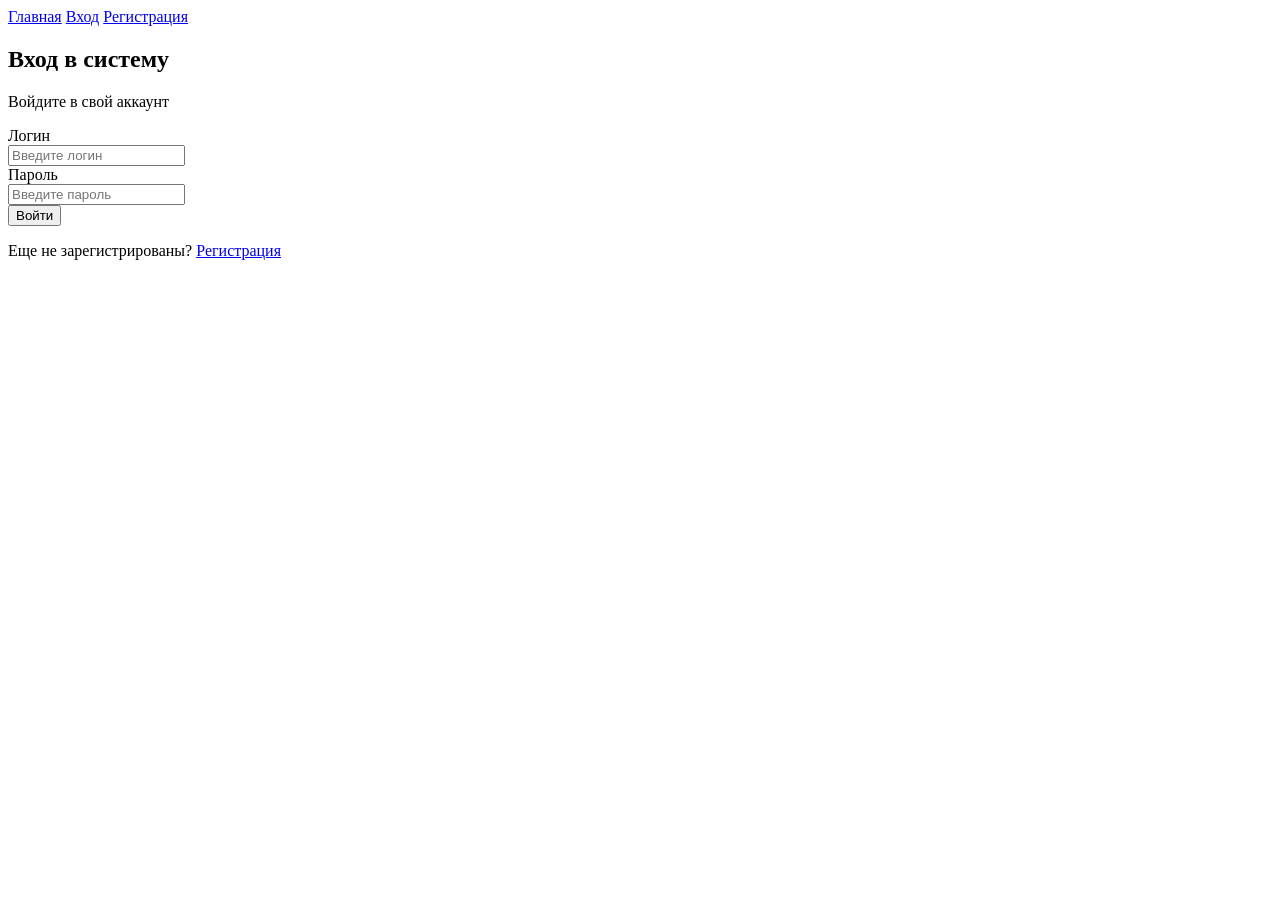
==== dashboard.html @ 27531d7c "feat(module1): add dashboard and request submission page - Create dashboard.html: display user's req" ====
<!DOCTYPE html>
<html lang="ru">
<head>
    <meta charset="UTF-8">
    <meta name="viewport" content="width=device-width, initial-scale=1.0">
    <title>Личный кабинет — Пассажирам.РФ</title>
</head>
<body>
    <nav>
        <a href="index.html">Главная</a>
        <a href="dashboard.html">Личный кабинет</a>
        <a href="request.html">Подать заявку</a>
        <a href="#" onclick="auth.logout()">Выход</a>
    </nav>

    <h2>Личный кабинет</h2>
    <p>Добро пожаловать, <strong id="userName"></strong>!</p>
    <p id="userEmail"></p>

    <a href="request.html">+ Подать новую заявку</a>

    <h3>Мои заявки</h3>
    <div id="userRequests">
        <p>У вас пока нет заявок</p>
    </div>

    <script src="js/app.js"></script>
    <script>
        document.addEventListener('DOMContentLoaded', () => {
            storage.init();
            const user = auth.getCurrentUser();
            if (!user) {
                alert('Требуется авторизация');
                window.location.href = 'login.html';
                return;
            }
            document.getElementById('userName').textContent = user.fio;
            document.getElementById('userEmail').textContent = user.email;
            dashboard.loadRequests();
        });
    </script>
</body>
</html>
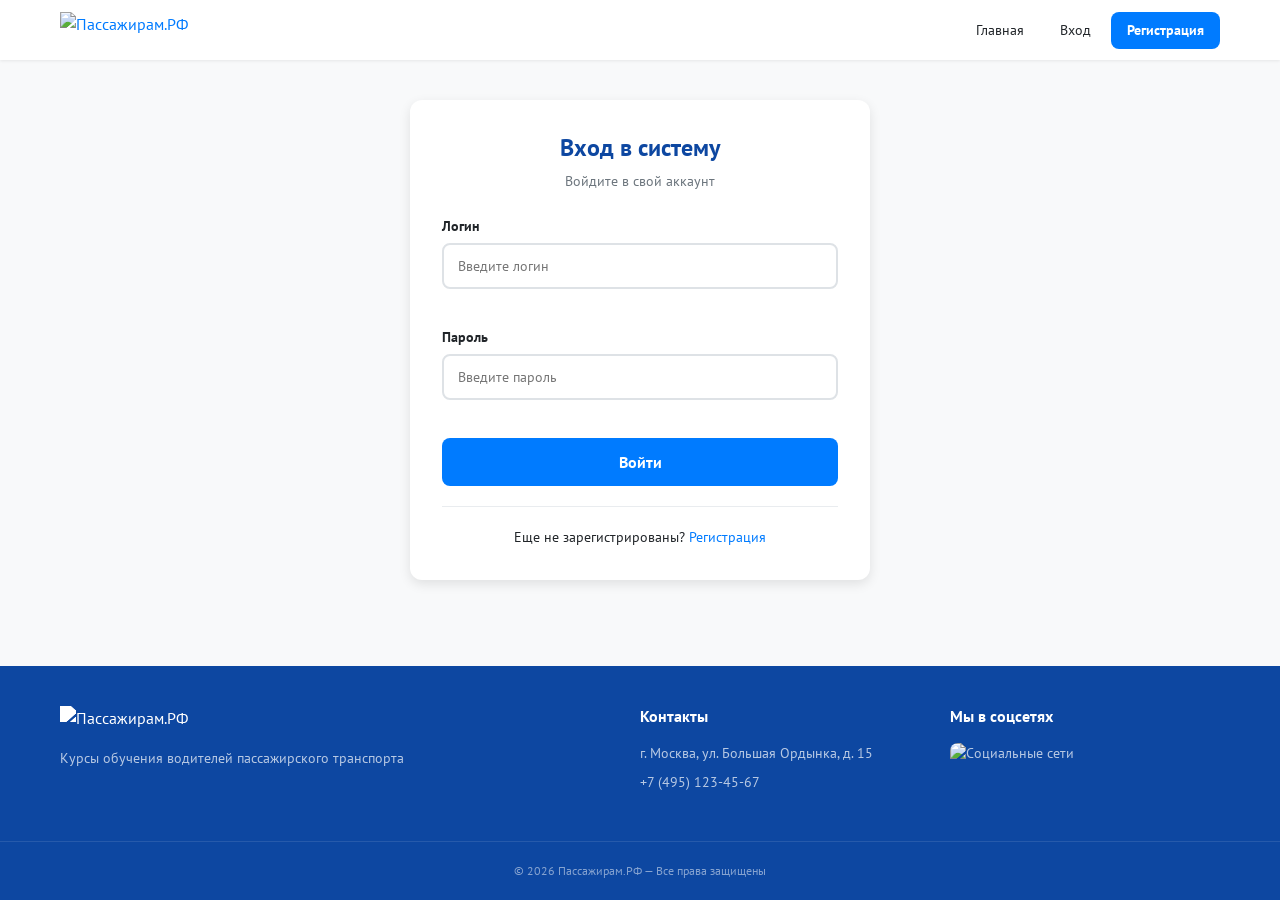
==== commit 429de665: "feat(module2): add global styles, typography and color scheme - Add style.css with CSS variables (co" ====
--- a/dashboard.html
+++ b/dashboard.html
@@ -2,41 +2,217 @@
 <html lang="ru">
 <head>
     <meta charset="UTF-8">
-    <meta name="viewport" content="width=device-width, initial-scale=1.0">
+    <meta name="viewport" content="width=device-width, initial-scale=1.0, maximum-scale=1.0, user-scalable=no">
     <title>Личный кабинет — Пассажирам.РФ</title>
+    <link rel="preconnect" href="https://fonts.googleapis.com">
+    <link rel="preconnect" href="https://fonts.gstatic.com" crossorigin>
+    <link href="https://fonts.googleapis.com/css2?family=PT+Sans:ital,wght@0,400;0,700;1,400;1,700&display=swap" rel="stylesheet">
+    <link rel="stylesheet" href="css/style.css">
 </head>
 <body>
-    <nav>
-        <a href="index.html">Главная</a>
-        <a href="dashboard.html">Личный кабинет</a>
-        <a href="request.html">Подать заявку</a>
-        <a href="#" onclick="auth.logout()">Выход</a>
+    <!-- Навигация -->
+    <nav class="navbar" id="navbar">
+        <div class="nav-container">
+            <a href="index.html" class="nav-logo">
+                <img src="images/logo.svg" alt="Пассажирам.РФ" class="logo-img">
+            </a>
+            <button class="nav-toggle" id="navToggle" aria-label="Меню">
+                <span class="hamburger"></span>
+                <span class="hamburger"></span>
+                <span class="hamburger"></span>
+            </button>
+            <ul class="nav-menu" id="navMenu">
+                <li class="nav-item">
+                    <a href="index.html" class="nav-link">Главная</a>
+                </li>
+                <li class="nav-item auth-hidden">
+                    <a href="login.html" class="nav-link">Вход</a>
+                </li>
+                <li class="nav-item auth-hidden">
+                    <a href="register.html" class="nav-link nav-link-primary">Регистрация</a>
+                </li>
+                <li class="nav-item auth-visible" style="display:none">
+                    <a href="dashboard.html" class="nav-link">Личный кабинет</a>
+                </li>
+                <li class="nav-item auth-visible" style="display:none">
+                    <a href="request.html" class="nav-link">Подать заявку</a>
+                </li>
+                <li class="nav-item admin-visible" style="display:none">
+                    <a href="admin.html" class="nav-link nav-link-admin">Админ-панель</a>
+                </li>
+                <li class="nav-item auth-visible" style="display:none">
+                    <a href="#" class="nav-link" onclick="auth.logout()">Выход</a>
+                </li>
+            </ul>
+        </div>
     </nav>
 
-    <h2>Личный кабинет</h2>
-    <p>Добро пожаловать, <strong id="userName"></strong>!</p>
-    <p id="userEmail"></p>
-
-    <a href="request.html">+ Подать новую заявку</a>
-
-    <h3>Мои заявки</h3>
-    <div id="userRequests">
-        <p>У вас пока нет заявок</p>
+    <!-- Уведомления -->
+    <div class="notifications-container" id="notifications"></div>
+
+    <!-- ==================== ЛИЧНЫЙ КАБИНЕТ ==================== -->
+    <section class="page" id="page-dashboard">
+        <div class="dashboard">
+            <!-- Слайдер в личном кабинете -->
+            <div class="slider-section dashboard-slider">
+                <div class="slider" id="dashboardSlider">
+                    <div class="slider-container">
+                        <div class="slider-slide active">
+                            <img src="images/slider1.png" alt="Автобус">
+                            <div class="slide-caption">Современный автобус</div>
+                        </div>
+                        <div class="slider-slide">
+                            <img src="images/slider2.jpg" alt="Электробус">
+                            <div class="slide-caption">Экологичный электробус</div>
+                        </div>
+                        <div class="slider-slide">
+                            <img src="images/slider3.jpg" alt="Трамвай">
+                            <div class="slide-caption">Городской трамвай</div>
+                        </div>
+                        <div class="slider-slide">
+                            <img src="images/slider4.jpg" alt="Транспорт">
+                            <div class="slide-caption">Транспорт Москвы</div>
+                        </div>
+                    </div>
+                    <button class="slider-btn slider-prev" onclick="dashSlider.prev()">&#10094;</button>
+                    <button class="slider-btn slider-next" onclick="dashSlider.next()">&#10095;</button>
+                    <div class="slider-dots" id="dashboardSliderDots"></div>
+                </div>
+            </div>
+
+            <!-- Информация пользователя -->
+            <div class="user-info-card">
+                <h3>Добро пожаловать, <span id="userName">Пользователь</span>!</h3>
+                <p class="user-email" id="userEmail"></p>
+            </div>
+
+            <!-- Кнопка подачи заявки -->
+            <div class="dashboard-actions">
+                <a href="request.html" class="btn btn-primary btn-lg">
+                    <span class="btn-icon">+</span> Подать новую заявку
+                </a>
+            </div>
+
+            <!-- История заявок -->
+            <div class="requests-section">
+                <h2 class="section-title">Мои заявки</h2>
+                <div class="requests-list" id="userRequests">
+                    <div class="empty-state">
+                        <p>У вас пока нет заявок</p>
+                        <a href="request.html" class="btn btn-primary">Подать заявку</a>
+                    </div>
+                </div>
+            </div>
+        </div>
+    </section>
+
+    <!-- ==================== МОДАЛЬНОЕ ОКНО ОТЗЫВА ==================== -->
+    <div class="modal-overlay" id="reviewModal" style="display:none">
+        <div class="modal">
+            <div class="modal-header">
+                <h3 class="modal-title">Оставить отзыв</h3>
+                <button class="modal-close" onclick="reviews.closeModal()">&times;</button>
+            </div>
+            <div class="modal-body">
+                <form id="reviewForm" onsubmit="reviews.handleSubmit(event)">
+                    <input type="hidden" id="review-request-id">
+                    <div class="form-group">
+                        <label for="review-rating" class="form-label">Оценка</label>
+                        <div class="rating" id="ratingStars">
+                            <span class="star" data-value="1" onclick="reviews.setRating(1)">&#9733;</span>
+                            <span class="star" data-value="2" onclick="reviews.setRating(2)">&#9733;</span>
+                            <span class="star" data-value="3" onclick="reviews.setRating(3)">&#9733;</span>
+                            <span class="star" data-value="4" onclick="reviews.setRating(4)">&#9733;</span>
+                            <span class="star" data-value="5" onclick="reviews.setRating(5)">&#9733;</span>
+                        </div>
+                        <input type="hidden" id="review-rating" value="5">
+                    </div>
+                    <div class="form-group">
+                        <label for="review-text" class="form-label">Ваш отзыв</label>
+                        <textarea id="review-text" class="form-textarea" rows="4" placeholder="Поделитесь впечатлениями об обучении..." required></textarea>
+                    </div>
+                    <button type="submit" class="btn btn-primary btn-block">Отправить отзыв</button>
+                </form>
+            </div>
+        </div>
     </div>
+
+    <!-- ==================== МОДАЛЬНОЕ ОКНО ПОДТВЕРЖДЕНИЯ ==================== -->
+    <div class="modal-overlay" id="confirmModal" style="display:none">
+        <div class="modal modal-sm">
+            <div class="modal-header">
+                <h3 class="modal-title" id="confirmTitle">Подтверждение</h3>
+                <button class="modal-close" onclick="modal.close('confirmModal')">&times;</button>
+            </div>
+            <div class="modal-body">
+                <p id="confirmMessage">Вы уверены?</p>
+                <div class="modal-actions">
+                    <button class="btn btn-secondary" onclick="modal.close('confirmModal')">Отмена</button>
+                    <button class="btn btn-primary" id="confirmAction">Подтвердить</button>
+                </div>
+            </div>
+        </div>
+    </div>
+
+    <!-- Футер -->
+    <footer class="footer" id="footer">
+        <div class="footer-content">
+            <div class="footer-section">
+                <img src="images/logo.svg" alt="Пассажирам.РФ" class="footer-logo">
+                <p class="footer-desc">Курсы обучения водителей пассажирского транспорта</p>
+            </div>
+            <div class="footer-section">
+                <h4>Контакты</h4>
+                <p>г. Москва, ул. Большая Ордынка, д. 15</p>
+                <p><a href="tel:+74951234567">+7 (495) 123-45-67</a></p>
+            </div>
+            <div class="footer-section">
+                <h4>Мы в соцсетях</h4>
+                <div class="social-links">
+                    <a href="#" class="social-link">
+                        <img src="images/social.png" alt="Социальные сети" class="social-img">
+                    </a>
+                </div>
+            </div>
+        </div>
+        <div class="footer-bottom">
+            <p>&copy; 2026 Пассажирам.РФ — Все права защищены</p>
+        </div>
+    </footer>
 
     <script src="js/app.js"></script>
     <script>
+        let dashSlider;
+
         document.addEventListener('DOMContentLoaded', () => {
             storage.init();
+            notify.init();
+            nav.init();
+
+            // Защита страницы — только для авторизованных
             const user = auth.getCurrentUser();
             if (!user) {
-                alert('Требуется авторизация');
-                window.location.href = 'login.html';
+                notify.error('Требуется авторизация');
+                setTimeout(() => window.location.href = 'login.html', 500);
                 return;
             }
+
+            // Заполняем данные пользователя
             document.getElementById('userName').textContent = user.fio;
             document.getElementById('userEmail').textContent = user.email;
+
+            // Загружаем заявки
             dashboard.loadRequests();
+
+            // Слайдер
+            dashSlider = new Slider('dashboardSlider', 'dashboardSliderDots');
+
+            // Закрытие модалок по клику на оверлей
+            document.querySelectorAll('.modal-overlay').forEach(overlay => {
+                overlay.addEventListener('click', (e) => {
+                    if (e.target === overlay) overlay.style.display = 'none';
+                });
+            });
         });
     </script>
 </body>
--- a/css/style.css
+++ b/css/style.css
@@ -0,0 +1,1517 @@
+/* ==========================================
+   Пассажирам.РФ — Стили
+   ========================================== */
+
+/* --- Переменные --- */
+:root {
+    --color-primary: #007bff;
+    --color-dark: #0d47a1;
+    --color-gray: #6c757d;
+    --color-bg: #f8f9fa;
+    --color-white: #ffffff;
+    --color-success: #28a745;
+    --color-warning: #ffc107;
+    --color-danger: #dc3545;
+    --color-info: #17a2b8;
+    --color-light-gray: #e9ecef;
+    --color-border: #dee2e6;
+    --color-text: #212529;
+    --color-text-muted: #6c757d;
+    --font-family: 'PT Sans', sans-serif;
+    --shadow-sm: 0 1px 3px rgba(0,0,0,0.08);
+    --shadow-md: 0 4px 12px rgba(0,0,0,0.1);
+    --shadow-lg: 0 8px 24px rgba(0,0,0,0.12);
+    --radius: 8px;
+    --radius-lg: 12px;
+    --transition: all 0.25s ease;
+}
+
+/* --- Базовые стили --- */
+*, *::before, *::after {
+    margin: 0;
+    padding: 0;
+    box-sizing: border-box;
+}
+
+html {
+    scroll-behavior: smooth;
+}
+
+body {
+    font-family: var(--font-family);
+    font-size: 16px;
+    line-height: 1.5;
+    color: var(--color-text);
+    background-color: var(--color-bg);
+    -webkit-font-smoothing: antialiased;
+    -moz-osx-font-smoothing: grayscale;
+    min-height: 100vh;
+    display: flex;
+    flex-direction: column;
+}
+
+img {
+    max-width: 100%;
+    height: auto;
+    display: block;
+}
+
+a {
+    color: var(--color-primary);
+    text-decoration: none;
+    transition: var(--transition);
+}
+
+a:hover {
+    color: var(--color-dark);
+}
+
+h1, h2, h3, h4, h5, h6 {
+    font-family: var(--font-family);
+    font-weight: 700;
+    line-height: 1.3;
+    color: var(--color-text);
+}
+
+h1 { font-size: 36px; }
+h2 { font-size: 24px; }
+h3 { font-size: 18px; }
+h4 { font-size: 16px; }
+
+/* ==========================================
+   НАВИГАЦИЯ
+   ========================================== */
+
+.navbar {
+    background: var(--color-white);
+    box-shadow: var(--shadow-sm);
+    position: sticky;
+    top: 0;
+    z-index: 1000;
+    transition: var(--transition);
+}
+
+.nav-container {
+    max-width: 1200px;
+    margin: 0 auto;
+    padding: 0 20px;
+    display: flex;
+    align-items: center;
+    justify-content: space-between;
+    height: 60px;
+}
+
+.nav-logo {
+    display: flex;
+    align-items: center;
+}
+
+.logo-img {
+    height: 36px;
+    width: auto;
+}
+
+.nav-toggle {
+    display: none;
+    flex-direction: column;
+    justify-content: space-around;
+    width: 28px;
+    height: 24px;
+    background: transparent;
+    border: none;
+    cursor: pointer;
+    padding: 0;
+}
+
+.hamburger {
+    width: 100%;
+    height: 2px;
+    background: var(--color-primary);
+    border-radius: 2px;
+    transition: var(--transition);
+    display: block;
+}
+
+.nav-menu {
+    display: flex;
+    list-style: none;
+    gap: 4px;
+    align-items: center;
+}
+
+.nav-link {
+    display: block;
+    padding: 8px 16px;
+    border-radius: var(--radius);
+    font-size: 14px;
+    font-weight: 400;
+    color: var(--color-text);
+    transition: var(--transition);
+    white-space: nowrap;
+}
+
+.nav-link:hover {
+    background: var(--color-bg);
+    color: var(--color-primary);
+}
+
+.nav-link-primary {
+    background: var(--color-primary);
+    color: var(--color-white);
+    font-weight: 700;
+}
+
+.nav-link-primary:hover {
+    background: var(--color-dark);
+    color: var(--color-white);
+}
+
+.nav-link-admin {
+    background: var(--color-warning);
+    color: var(--color-text);
+    font-weight: 700;
+}
+
+.nav-link-admin:hover {
+    background: #e0a800;
+    color: var(--color-text);
+}
+
+/* ==========================================
+   УВЕДОМЛЕНИЯ
+   ========================================== */
+
+.notifications-container {
+    position: fixed;
+    top: 70px;
+    right: 20px;
+    z-index: 9999;
+    display: flex;
+    flex-direction: column;
+    gap: 8px;
+    max-width: 360px;
+}
+
+.notification {
+    padding: 14px 18px;
+    border-radius: var(--radius);
+    background: var(--color-white);
+    box-shadow: var(--shadow-lg);
+    font-size: 14px;
+    animation: slideInRight 0.3s ease, fadeOut 0.3s ease 4.7s;
+    display: flex;
+    align-items: center;
+    gap: 10px;
+    border-left: 4px solid var(--color-primary);
+}
+
+.notification.success { border-left-color: var(--color-success); }
+.notification.error { border-left-color: var(--color-danger); }
+.notification.warning { border-left-color: var(--color-warning); }
+.notification.info { border-left-color: var(--color-info); }
+
+.notification-close {
+    margin-left: auto;
+    background: none;
+    border: none;
+    font-size: 18px;
+    cursor: pointer;
+    color: var(--color-gray);
+    line-height: 1;
+}
+
+@keyframes slideInRight {
+    from { transform: translateX(120%); opacity: 0; }
+    to { transform: translateX(0); opacity: 1; }
+}
+
+@keyframes fadeOut {
+    from { opacity: 1; }
+    to { opacity: 0; }
+}
+
+/* ==========================================
+   КНОПКИ
+   ========================================== */
+
+.btn {
+    display: inline-flex;
+    align-items: center;
+    justify-content: center;
+    gap: 6px;
+    padding: 10px 20px;
+    border: none;
+    border-radius: var(--radius);
+    font-family: var(--font-family);
+    font-size: 14px;
+    font-weight: 700;
+    cursor: pointer;
+    transition: var(--transition);
+    text-align: center;
+    white-space: nowrap;
+}
+
+.btn:hover {
+    transform: translateY(-1px);
+    box-shadow: var(--shadow-md);
+}
+
+.btn:active {
+    transform: translateY(0);
+}
+
+.btn-primary {
+    background: var(--color-primary);
+    color: var(--color-white);
+}
+
+.btn-primary:hover {
+    background: var(--color-dark);
+}
+
+.btn-outline {
+    background: transparent;
+    color: var(--color-primary);
+    border: 2px solid var(--color-primary);
+}
+
+.btn-outline:hover {
+    background: var(--color-primary);
+    color: var(--color-white);
+}
+
+.btn-secondary {
+    background: var(--color-light-gray);
+    color: var(--color-text);
+}
+
+.btn-secondary:hover {
+    background: var(--color-border);
+}
+
+.btn-danger {
+    background: var(--color-danger);
+    color: var(--color-white);
+}
+
+.btn-success {
+    background: var(--color-success);
+    color: var(--color-white);
+}
+
+.btn-warning {
+    background: var(--color-warning);
+    color: var(--color-text);
+}
+
+.btn-sm {
+    padding: 6px 12px;
+    font-size: 12px;
+}
+
+.btn-lg {
+    padding: 14px 28px;
+    font-size: 16px;
+}
+
+.btn-block {
+    width: 100%;
+}
+
+.btn-icon {
+    font-size: 20px;
+    line-height: 1;
+}
+
+/* ==========================================
+   СТРАНИЦЫ
+   ========================================== */
+
+.page {
+    flex: 1;
+    animation: fadeIn 0.3s ease;
+}
+
+@keyframes fadeIn {
+    from { opacity: 0; transform: translateY(8px); }
+    to { opacity: 1; transform: translateY(0); }
+}
+
+.section-title {
+    text-align: center;
+    margin-bottom: 28px;
+    color: var(--color-dark);
+    font-size: 24px;
+}
+
+/* ==========================================
+   HERO СЕКЦИЯ
+   ========================================== */
+
+.hero {
+    display: grid;
+    grid-template-columns: 1fr 1fr;
+    align-items: center;
+    max-width: 1200px;
+    margin: 0 auto;
+    padding: 40px 20px;
+    gap: 40px;
+}
+
+.hero-content {
+    animation: fadeIn 0.6s ease;
+}
+
+.hero-title {
+    font-size: 36px;
+    color: var(--color-dark);
+    margin-bottom: 16px;
+    line-height: 1.2;
+}
+
+.hero-subtitle {
+    font-size: 18px;
+    color: var(--color-gray);
+    margin-bottom: 28px;
+}
+
+.hero-buttons {
+    display: flex;
+    gap: 12px;
+    flex-wrap: wrap;
+}
+
+.hero-image {
+    border-radius: var(--radius-lg);
+    overflow: hidden;
+    box-shadow: var(--shadow-lg);
+    animation: fadeIn 0.8s ease;
+}
+
+.hero-image img {
+    width: 100%;
+    height: 100%;
+    object-fit: cover;
+}
+
+/* ==========================================
+   СЛАЙДЕР
+   ========================================== */
+
+.slider-section {
+    max-width: 900px;
+    margin: 0 auto;
+    padding: 40px 20px;
+}
+
+.dashboard-slider {
+    padding: 0 0 30px;
+}
+
+.slider {
+    position: relative;
+    border-radius: var(--radius-lg);
+    overflow: hidden;
+    box-shadow: var(--shadow-md);
+    background: var(--color-white);
+}
+
+.slider-container {
+    display: flex;
+    transition: transform 0.5s ease;
+    height: 400px;
+}
+
+.slider-slide {
+    min-width: 100%;
+    position: relative;
+    opacity: 0;
+    transition: opacity 0.5s ease;
+    display: none;
+}
+
+.slider-slide.active {
+    opacity: 1;
+    display: block;
+}
+
+.slider-slide img {
+    width: 100%;
+    height: 400px;
+    object-fit: cover;
+}
+
+.slide-caption {
+    position: absolute;
+    bottom: 0;
+    left: 0;
+    right: 0;
+    padding: 20px;
+    background: linear-gradient(transparent, rgba(0,0,0,0.7));
+    color: var(--color-white);
+    font-size: 16px;
+    font-weight: 700;
+}
+
+.slider-btn {
+    position: absolute;
+    top: 50%;
+    transform: translateY(-50%);
+    background: rgba(255,255,255,0.9);
+    border: none;
+    width: 44px;
+    height: 44px;
+    border-radius: 50%;
+    cursor: pointer;
+    font-size: 16px;
+    color: var(--color-primary);
+    transition: var(--transition);
+    display: flex;
+    align-items: center;
+    justify-content: center;
+    z-index: 10;
+}
+
+.slider-btn:hover {
+    background: var(--color-white);
+    box-shadow: var(--shadow-md);
+}
+
+.slider-prev { left: 12px; }
+.slider-next { right: 12px; }
+
+.slider-dots {
+    display: flex;
+    justify-content: center;
+    gap: 8px;
+    padding: 16px;
+    background: var(--color-white);
+}
+
+.slider-dot {
+    width: 10px;
+    height: 10px;
+    border-radius: 50%;
+    background: var(--color-border);
+    border: none;
+    cursor: pointer;
+    transition: var(--transition);
+}
+
+.slider-dot.active {
+    background: var(--color-primary);
+    width: 24px;
+    border-radius: 5px;
+}
+
+/* ==========================================
+   ТРАНСПОРТ
+   ========================================== */
+
+.transport-section {
+    max-width: 1200px;
+    margin: 0 auto;
+    padding: 40px 20px;
+}
+
+.transport-grid {
+    display: grid;
+    grid-template-columns: repeat(3, 1fr);
+    gap: 24px;
+}
+
+.transport-card {
+    background: var(--color-white);
+    border-radius: var(--radius-lg);
+    overflow: hidden;
+    box-shadow: var(--shadow-sm);
+    transition: var(--transition);
+    text-align: center;
+    padding-bottom: 24px;
+}
+
+.transport-card:hover {
+    transform: translateY(-4px);
+    box-shadow: var(--shadow-lg);
+}
+
+.transport-img {
+    height: 200px;
+    overflow: hidden;
+    margin-bottom: 16px;
+}
+
+.transport-img img {
+    width: 100%;
+    height: 100%;
+    object-fit: cover;
+    transition: var(--transition);
+}
+
+.transport-card:hover .transport-img img {
+    transform: scale(1.05);
+}
+
+.transport-card h3 {
+    margin-bottom: 8px;
+    color: var(--color-dark);
+}
+
+.transport-card p {
+    padding: 0 16px;
+    margin-bottom: 16px;
+    font-size: 14px;
+    color: var(--color-gray);
+}
+
+/* ==========================================
+   ИНФОРМАЦИЯ
+   ========================================== */
+
+.info-section {
+    max-width: 1200px;
+    margin: 0 auto;
+    padding: 40px 20px;
+    display: grid;
+    grid-template-columns: 1fr 1fr;
+    gap: 24px;
+}
+
+.info-card {
+    background: var(--color-white);
+    border-radius: var(--radius-lg);
+    padding: 24px;
+    box-shadow: var(--shadow-sm);
+}
+
+.info-card h3 {
+    margin-bottom: 16px;
+    color: var(--color-dark);
+}
+
+.info-card p {
+    margin-bottom: 8px;
+}
+
+.info-note {
+    font-style: italic;
+    font-size: 12px;
+    color: var(--color-gray);
+    margin-top: 12px;
+}
+
+.payment-list {
+    list-style: none;
+    padding: 0;
+}
+
+.payment-list li {
+    padding: 8px 0;
+    border-bottom: 1px solid var(--color-light-gray);
+    position: relative;
+    padding-left: 24px;
+}
+
+.payment-list li::before {
+    content: '✓';
+    position: absolute;
+    left: 0;
+    color: var(--color-success);
+    font-weight: 700;
+}
+
+/* ==========================================
+   ФОРМЫ
+   ========================================== */
+
+.form-container {
+    max-width: 500px;
+    margin: 0 auto;
+    padding: 40px 20px;
+}
+
+.form-card {
+    background: var(--color-white);
+    border-radius: var(--radius-lg);
+    padding: 32px;
+    box-shadow: var(--shadow-md);
+}
+
+.form-card-wide {
+    max-width: 600px;
+}
+
+.form-title {
+    text-align: center;
+    margin-bottom: 8px;
+    color: var(--color-dark);
+    font-size: 24px;
+}
+
+.form-subtitle {
+    text-align: center;
+    color: var(--color-gray);
+    margin-bottom: 24px;
+    font-size: 14px;
+}
+
+.form-group {
+    margin-bottom: 18px;
+}
+
+.form-label {
+    display: block;
+    margin-bottom: 6px;
+    font-weight: 700;
+    font-size: 14px;
+    color: var(--color-text);
+}
+
+.form-input,
+.form-select,
+.form-textarea {
+    width: 100%;
+    padding: 12px 14px;
+    border: 2px solid var(--color-border);
+    border-radius: var(--radius);
+    font-family: var(--font-family);
+    font-size: 14px;
+    transition: var(--transition);
+    background: var(--color-white);
+}
+
+.form-input:focus,
+.form-select:focus,
+.form-textarea:focus {
+    outline: none;
+    border-color: var(--color-primary);
+    box-shadow: 0 0 0 3px rgba(0,123,255,0.1);
+}
+
+.form-input.error,
+.form-select.error {
+    border-color: var(--color-danger);
+}
+
+.form-hint {
+    display: block;
+    font-size: 12px;
+    color: var(--color-gray);
+    margin-top: 4px;
+    font-style: italic;
+}
+
+.form-error {
+    display: block;
+    font-size: 12px;
+    color: var(--color-danger);
+    margin-top: 4px;
+    min-height: 16px;
+}
+
+.form-textarea {
+    resize: vertical;
+    min-height: 80px;
+}
+
+.form-footer {
+    text-align: center;
+    margin-top: 20px;
+    padding-top: 20px;
+    border-top: 1px solid var(--color-light-gray);
+    font-size: 14px;
+}
+
+/* ==========================================
+   ЛИЧНЫЙ КАБИНЕТ
+   ========================================== */
+
+.dashboard {
+    max-width: 900px;
+    margin: 0 auto;
+    padding: 30px 20px;
+}
+
+.user-info-card {
+    background: var(--color-white);
+    border-radius: var(--radius-lg);
+    padding: 20px 24px;
+    margin-bottom: 20px;
+    box-shadow: var(--shadow-sm);
+    text-align: center;
+}
+
+.user-info-card h3 {
+    color: var(--color-dark);
+    margin-bottom: 4px;
+}
+
+.user-email {
+    color: var(--color-gray);
+    font-size: 14px;
+}
+
+.dashboard-actions {
+    text-align: center;
+    margin-bottom: 30px;
+}
+
+.requests-section {
+    background: var(--color-white);
+    border-radius: var(--radius-lg);
+    padding: 24px;
+    box-shadow: var(--shadow-sm);
+}
+
+.requests-list {
+    display: flex;
+    flex-direction: column;
+    gap: 12px;
+}
+
+.request-card {
+    border: 1px solid var(--color-border);
+    border-radius: var(--radius);
+    padding: 16px;
+    transition: var(--transition);
+}
+
+.request-card:hover {
+    box-shadow: var(--shadow-sm);
+    border-color: var(--color-primary);
+}
+
+.request-header {
+    display: flex;
+    justify-content: space-between;
+    align-items: center;
+    margin-bottom: 10px;
+    flex-wrap: wrap;
+    gap: 8px;
+}
+
+.request-number {
+    font-weight: 700;
+    color: var(--color-dark);
+}
+
+.request-status {
+    padding: 4px 12px;
+    border-radius: 20px;
+    font-size: 12px;
+    font-weight: 700;
+}
+
+.status-new {
+    background: #e3f2fd;
+    color: var(--color-primary);
+}
+
+.status-progress {
+    background: #fff3e0;
+    color: #e65100;
+}
+
+.status-completed {
+    background: #e8f5e9;
+    color: var(--color-success);
+}
+
+.request-details {
+    display: grid;
+    grid-template-columns: 1fr 1fr;
+    gap: 8px;
+    font-size: 14px;
+    margin-bottom: 12px;
+}
+
+.request-detail {
+    color: var(--color-gray);
+}
+
+.request-detail strong {
+    color: var(--color-text);
+}
+
+.request-actions {
+    display: flex;
+    gap: 8px;
+    flex-wrap: wrap;
+}
+
+/* Отзывы */
+.review-section {
+    margin-top: 12px;
+    padding-top: 12px;
+    border-top: 1px solid var(--color-light-gray);
+}
+
+.review-card {
+    background: var(--color-bg);
+    border-radius: var(--radius);
+    padding: 12px;
+    margin-top: 8px;
+}
+
+.review-rating {
+    color: var(--color-warning);
+    font-size: 16px;
+    margin-bottom: 4px;
+}
+
+.review-text {
+    font-size: 14px;
+    color: var(--color-text);
+}
+
+.review-date {
+    font-size: 12px;
+    color: var(--color-gray);
+    margin-top: 4px;
+}
+
+/* Рейтинг звёзд */
+.rating {
+    display: flex;
+    gap: 4px;
+    font-size: 28px;
+}
+
+.star {
+    cursor: pointer;
+    color: var(--color-border);
+    transition: var(--transition);
+}
+
+.star.active,
+.star:hover {
+    color: var(--color-warning);
+}
+
+/* ==========================================
+   АДМИН-ПАНЕЛЬ
+   ========================================== */
+
+.admin-panel {
+    max-width: 1200px;
+    margin: 0 auto;
+    padding: 30px 20px;
+}
+
+.admin-header {
+    margin-bottom: 24px;
+}
+
+.admin-stats {
+    display: grid;
+    grid-template-columns: repeat(3, 1fr);
+    gap: 16px;
+    margin-top: 20px;
+}
+
+.stat-card {
+    background: var(--color-white);
+    border-radius: var(--radius-lg);
+    padding: 20px;
+    text-align: center;
+    box-shadow: var(--shadow-sm);
+    transition: var(--transition);
+}
+
+.stat-card:hover {
+    transform: translateY(-2px);
+    box-shadow: var(--shadow-md);
+}
+
+.stat-number {
+    display: block;
+    font-size: 32px;
+    font-weight: 700;
+    color: var(--color-dark);
+}
+
+.stat-label {
+    font-size: 14px;
+    color: var(--color-gray);
+}
+
+.admin-filters {
+    display: flex;
+    flex-wrap: wrap;
+    gap: 16px;
+    margin-bottom: 24px;
+    padding: 20px;
+    background: var(--color-white);
+    border-radius: var(--radius-lg);
+    box-shadow: var(--shadow-sm);
+    align-items: end;
+}
+
+.filter-group {
+    display: flex;
+    flex-direction: column;
+    gap: 4px;
+    flex: 1;
+    min-width: 160px;
+}
+
+.filter-label {
+    font-size: 12px;
+    font-weight: 700;
+    color: var(--color-gray);
+}
+
+.filter-select,
+.filter-input {
+    padding: 10px 12px;
+    border: 2px solid var(--color-border);
+    border-radius: var(--radius);
+    font-family: var(--font-family);
+    font-size: 14px;
+    transition: var(--transition);
+}
+
+.filter-select:focus,
+.filter-input:focus {
+    outline: none;
+    border-color: var(--color-primary);
+}
+
+.table-container {
+    background: var(--color-white);
+    border-radius: var(--radius-lg);
+    box-shadow: var(--shadow-sm);
+    overflow: hidden;
+    overflow-x: auto;
+}
+
+.admin-table {
+    width: 100%;
+    border-collapse: collapse;
+    font-size: 14px;
+}
+
+.admin-table th {
+    background: var(--color-dark);
+    color: var(--color-white);
+    padding: 14px 16px;
+    text-align: left;
+    font-weight: 700;
+    white-space: nowrap;
+}
+
+.admin-table td {
+    padding: 12px 16px;
+    border-bottom: 1px solid var(--color-light-gray);
+}
+
+.admin-table tbody tr {
+    transition: var(--transition);
+}
+
+.admin-table tbody tr:hover {
+    background: #f0f7ff;
+}
+
+.admin-table .status-badge {
+    padding: 4px 10px;
+    border-radius: 12px;
+    font-size: 12px;
+    font-weight: 700;
+    display: inline-block;
+}
+
+.status-select {
+    padding: 6px 10px;
+    border: 2px solid var(--color-border);
+    border-radius: var(--radius);
+    font-family: var(--font-family);
+    font-size: 13px;
+    cursor: pointer;
+    transition: var(--transition);
+}
+
+.status-select:focus {
+    outline: none;
+    border-color: var(--color-primary);
+}
+
+/* Пагинация */
+.pagination {
+    display: flex;
+    justify-content: center;
+    align-items: center;
+    gap: 8px;
+    margin-top: 24px;
+    flex-wrap: wrap;
+}
+
+.page-btn {
+    padding: 8px 14px;
+    border: 2px solid var(--color-border);
+    background: var(--color-white);
+    border-radius: var(--radius);
+    font-family: var(--font-family);
+    font-size: 14px;
+    cursor: pointer;
+    transition: var(--transition);
+    color: var(--color-text);
+}
+
+.page-btn:hover {
+    border-color: var(--color-primary);
+    color: var(--color-primary);
+}
+
+.page-btn.active {
+    background: var(--color-primary);
+    border-color: var(--color-primary);
+    color: var(--color-white);
+}
+
+.page-btn:disabled {
+    opacity: 0.5;
+    cursor: not-allowed;
+}
+
+.page-info {
+    font-size: 14px;
+    color: var(--color-gray);
+    padding: 0 12px;
+}
+
+/* ==========================================
+   МОДАЛЬНЫЕ ОКНА
+   ========================================== */
+
+.modal-overlay {
+    position: fixed;
+    top: 0;
+    left: 0;
+    right: 0;
+    bottom: 0;
+    background: rgba(0,0,0,0.5);
+    display: flex;
+    align-items: center;
+    justify-content: center;
+    z-index: 9998;
+    padding: 20px;
+    animation: fadeIn 0.2s ease;
+}
+
+.modal {
+    background: var(--color-white);
+    border-radius: var(--radius-lg);
+    width: 100%;
+    max-width: 500px;
+    max-height: 90vh;
+    overflow-y: auto;
+    box-shadow: var(--shadow-lg);
+    animation: slideUp 0.3s ease;
+}
+
+.modal-sm {
+    max-width: 400px;
+}
+
+@keyframes slideUp {
+    from { transform: translateY(30px); opacity: 0; }
+    to { transform: translateY(0); opacity: 1; }
+}
+
+.modal-header {
+    display: flex;
+    justify-content: space-between;
+    align-items: center;
+    padding: 20px 24px;
+    border-bottom: 1px solid var(--color-light-gray);
+}
+
+.modal-title {
+    font-size: 18px;
+    color: var(--color-dark);
+}
+
+.modal-close {
+    background: none;
+    border: none;
+    font-size: 24px;
+    cursor: pointer;
+    color: var(--color-gray);
+    line-height: 1;
+    padding: 0;
+    width: 32px;
+    height: 32px;
+    display: flex;
+    align-items: center;
+    justify-content: center;
+    border-radius: 50%;
+    transition: var(--transition);
+}
+
+.modal-close:hover {
+    background: var(--color-light-gray);
+    color: var(--color-text);
+}
+
+.modal-body {
+    padding: 24px;
+}
+
+.modal-actions {
+    display: flex;
+    gap: 12px;
+    justify-content: flex-end;
+    margin-top: 20px;
+}
+
+/* ==========================================
+   ФУТЕР
+   ========================================== */
+
+.footer {
+    background: var(--color-dark);
+    color: var(--color-white);
+    margin-top: auto;
+}
+
+.footer-content {
+    max-width: 1200px;
+    margin: 0 auto;
+    padding: 40px 20px;
+    display: grid;
+    grid-template-columns: 2fr 1fr 1fr;
+    gap: 40px;
+}
+
+.footer-logo {
+    height: 30px;
+    margin-bottom: 12px;
+    filter: brightness(0) invert(1);
+}
+
+.footer-desc {
+    color: rgba(255,255,255,0.7);
+    font-size: 14px;
+}
+
+.footer-section h4 {
+    color: var(--color-white);
+    margin-bottom: 16px;
+    font-size: 16px;
+}
+
+.footer-section p,
+.footer-section a {
+    color: rgba(255,255,255,0.7);
+    font-size: 14px;
+    margin-bottom: 8px;
+}
+
+.footer-section a:hover {
+    color: var(--color-white);
+}
+
+.social-links {
+    display: flex;
+    gap: 12px;
+}
+
+.social-img {
+    height: 40px;
+    width: auto;
+    border-radius: var(--radius);
+    transition: var(--transition);
+}
+
+.social-img:hover {
+    transform: scale(1.1);
+}
+
+.footer-bottom {
+    border-top: 1px solid rgba(255,255,255,0.1);
+    padding: 20px;
+    text-align: center;
+    font-size: 12px;
+    color: rgba(255,255,255,0.5);
+}
+
+/* ==========================================
+   EMPTY STATE
+   ========================================== */
+
+.empty-state {
+    text-align: center;
+    padding: 40px 20px;
+    color: var(--color-gray);
+}
+
+.empty-state p {
+    margin-bottom: 16px;
+    font-size: 16px;
+}
+
+/* ==========================================
+   АДАПТИВНОСТЬ (Mobile First)
+   ========================================== */
+
+@media (max-width: 768px) {
+    h1 { font-size: 28px; }
+    h2 { font-size: 20px; }
+    h3 { font-size: 16px; }
+
+    .nav-toggle {
+        display: flex;
+    }
+
+    .nav-menu {
+        position: fixed;
+        top: 60px;
+        left: 0;
+        right: 0;
+        background: var(--color-white);
+        flex-direction: column;
+        padding: 16px;
+        box-shadow: var(--shadow-md);
+        transform: translateY(-150%);
+        opacity: 0;
+        transition: var(--transition);
+        gap: 4px;
+    }
+
+    .nav-menu.active {
+        transform: translateY(0);
+        opacity: 1;
+    }
+
+    .nav-item {
+        width: 100%;
+    }
+
+    .nav-link {
+        width: 100%;
+        text-align: center;
+    }
+
+    .hero {
+        grid-template-columns: 1fr;
+        text-align: center;
+        padding: 24px 16px;
+    }
+
+    .hero-title {
+        font-size: 28px;
+    }
+
+    .hero-buttons {
+        justify-content: center;
+    }
+
+    .hero-image {
+        order: -1;
+        max-height: 240px;
+    }
+
+    .slider-container,
+    .slider-slide img {
+        height: 220px;
+    }
+
+    .transport-grid {
+        grid-template-columns: 1fr;
+    }
+
+    .info-section {
+        grid-template-columns: 1fr;
+    }
+
+    .form-container {
+        padding: 20px 16px;
+    }
+
+    .form-card {
+        padding: 24px 20px;
+    }
+
+    .admin-stats {
+        grid-template-columns: 1fr;
+    }
+
+    .admin-filters {
+        flex-direction: column;
+    }
+
+    .filter-group {
+        min-width: 100%;
+    }
+
+    .admin-table {
+        font-size: 12px;
+    }
+
+    .admin-table th,
+    .admin-table td {
+        padding: 8px 10px;
+    }
+
+    .request-details {
+        grid-template-columns: 1fr;
+    }
+
+    .footer-content {
+        grid-template-columns: 1fr;
+        gap: 24px;
+        text-align: center;
+    }
+
+    .footer-logo {
+        margin: 0 auto 12px;
+    }
+
+    .social-links {
+        justify-content: center;
+    }
+}
+
+/* Оптимизация под iPhone 12/13/14 (390×844) */
+@media (max-width: 390px) {
+    .hero-title {
+        font-size: 24px;
+    }
+
+    .btn-lg {
+        padding: 12px 20px;
+        font-size: 14px;
+    }
+
+    .section-title {
+        font-size: 20px;
+    }
+
+    .slider-container,
+    .slider-slide img {
+        height: 180px;
+    }
+
+    .transport-img {
+        height: 160px;
+    }
+
+    .stat-number {
+        font-size: 24px;
+    }
+
+    .modal {
+        margin: 10px;
+    }
+
+    .modal-body {
+        padding: 16px;
+    }
+}
+
+/* ==========================================
+   МИКРОАНИМАЦИИ
+   ========================================== */
+
+/* Пульсация кнопок */
+@keyframes pulse {
+    0%, 100% { transform: scale(1); }
+    50% { transform: scale(1.02); }
+}
+
+.btn-primary:active {
+    animation: pulse 0.2s ease;
+}
+
+/* Появление элементов */
+@keyframes slideUpFade {
+    from {
+        opacity: 0;
+        transform: translateY(20px);
+    }
+    to {
+        opacity: 1;
+        transform: translateY(0);
+    }
+}
+
+.transport-card:nth-child(1) { animation: slideUpFade 0.4s ease 0.1s both; }
+.transport-card:nth-child(2) { animation: slideUpFade 0.4s ease 0.2s both; }
+.transport-card:nth-child(3) { animation: slideUpFade 0.4s ease 0.3s both; }
+
+/* Иконка загрузки */
+@keyframes spin {
+    to { transform: rotate(360deg); }
+}
+
+.loading {
+    display: inline-block;
+    width: 16px;
+    height: 16px;
+    border: 2px solid var(--color-white);
+    border-top-color: transparent;
+    border-radius: 50%;
+    animation: spin 0.6s linear infinite;
+}
+
+/* Подсветка при фокусе */
+.form-input:focus,
+.form-select:focus,
+.form-textarea:focus {
+    animation: focusGlow 0.3s ease;
+}
+
+@keyframes focusGlow {
+    from { box-shadow: 0 0 0 0 rgba(0,123,255,0.2); }
+    to { box-shadow: 0 0 0 4px rgba(0,123,255,0.1); }
+}
+
+/* Переходы страниц */
+.page-transition-enter {
+    animation: fadeIn 0.3s ease;
+}
+
+/* Hover-эффекты для ссылок */
+.nav-link {
+    position: relative;
+}
+
+/* Микроанимация для карточек */
+.transport-card,
+.request-card,
+.info-card,
+.stat-card {
+    transition: transform 0.25s ease, box-shadow 0.25s ease;
+}
+
+/* Анимация появления уведомления */
+@keyframes bounceIn {
+    0% { transform: translateX(120%); }
+    60% { transform: translateX(-8px); }
+    100% { transform: translateX(0); }
+}
+
+/* Анимация для таблицы */
+.admin-table tbody tr {
+    animation: slideUpFade 0.2s ease both;
+}
+
+/* Стили для скроллбара */
+::-webkit-scrollbar {
+    width: 8px;
+    height: 8px;
+}
+
+::-webkit-scrollbar-track {
+    background: var(--color-bg);
+}
+
+::-webkit-scrollbar-thumb {
+    background: var(--color-gray);
+    border-radius: 4px;
+}
+
+::-webkit-scrollbar-thumb:hover {
+    background: var(--color-dark);
+}
